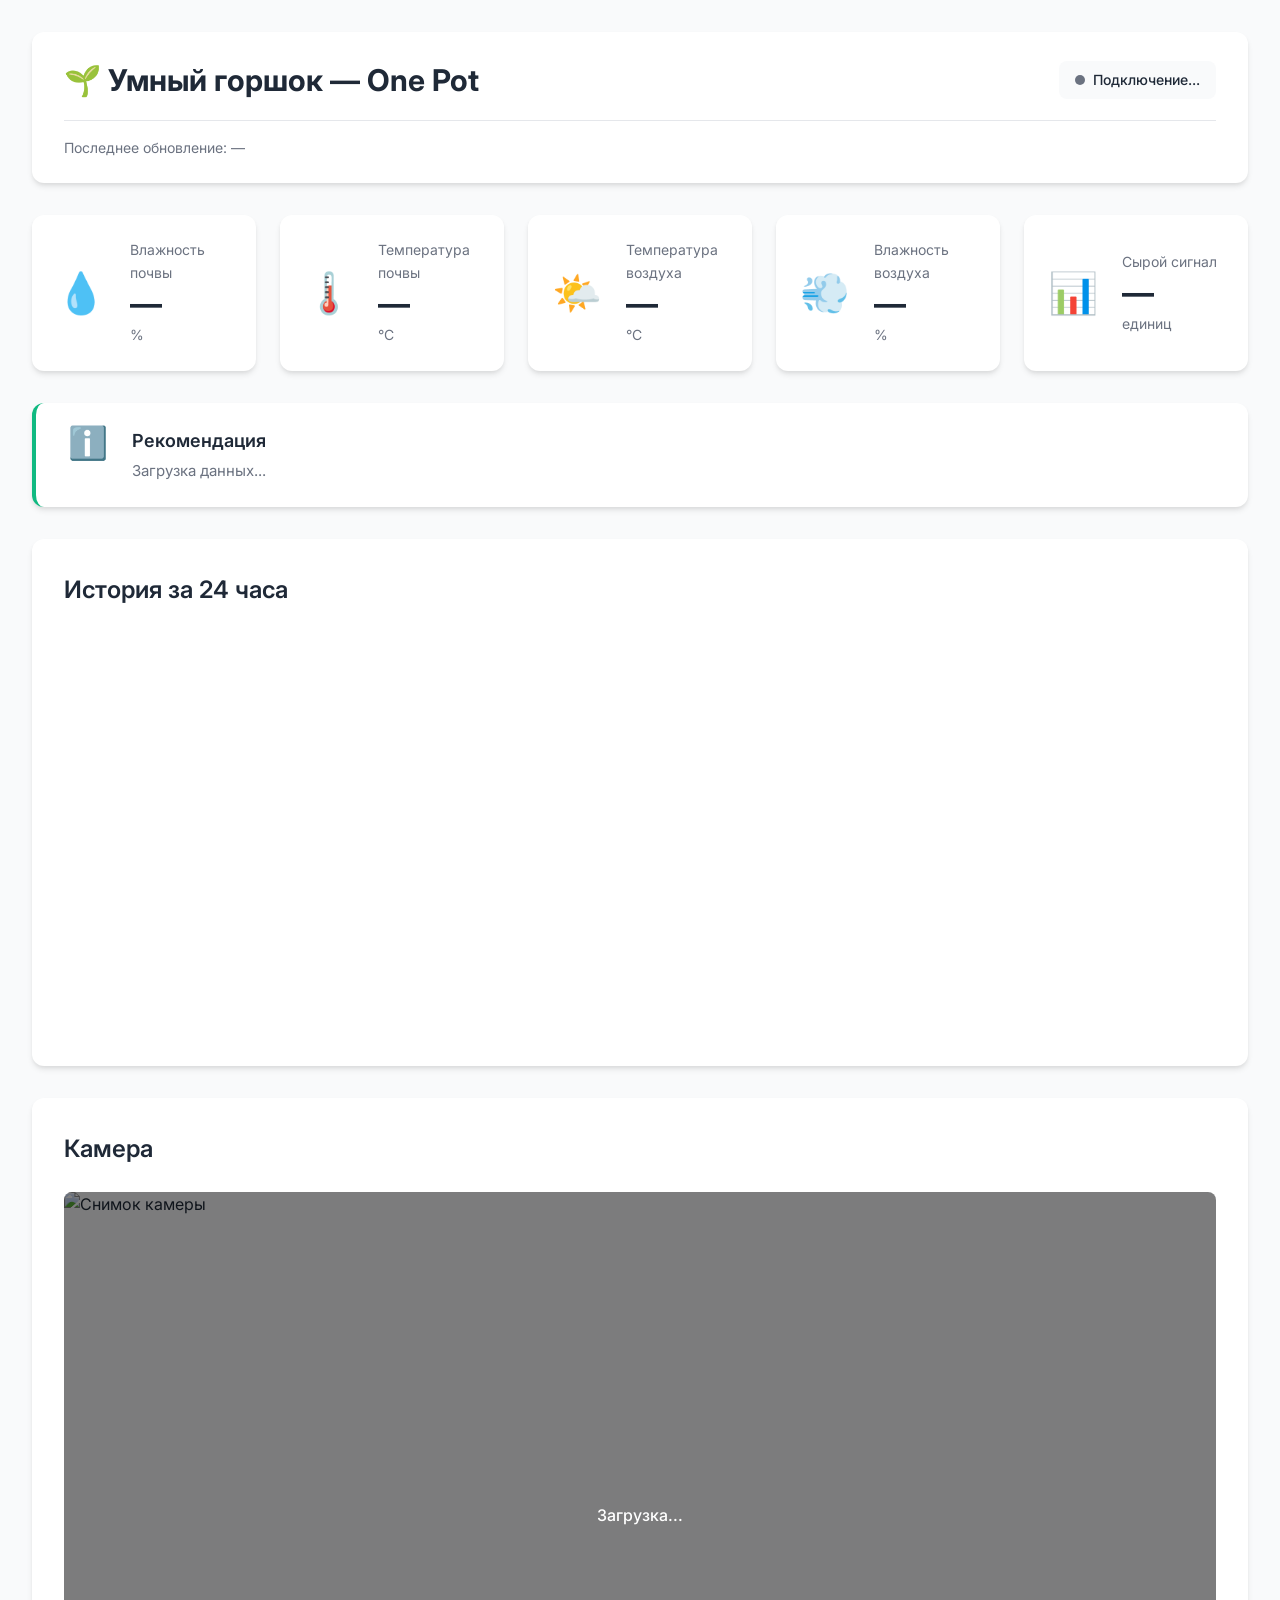
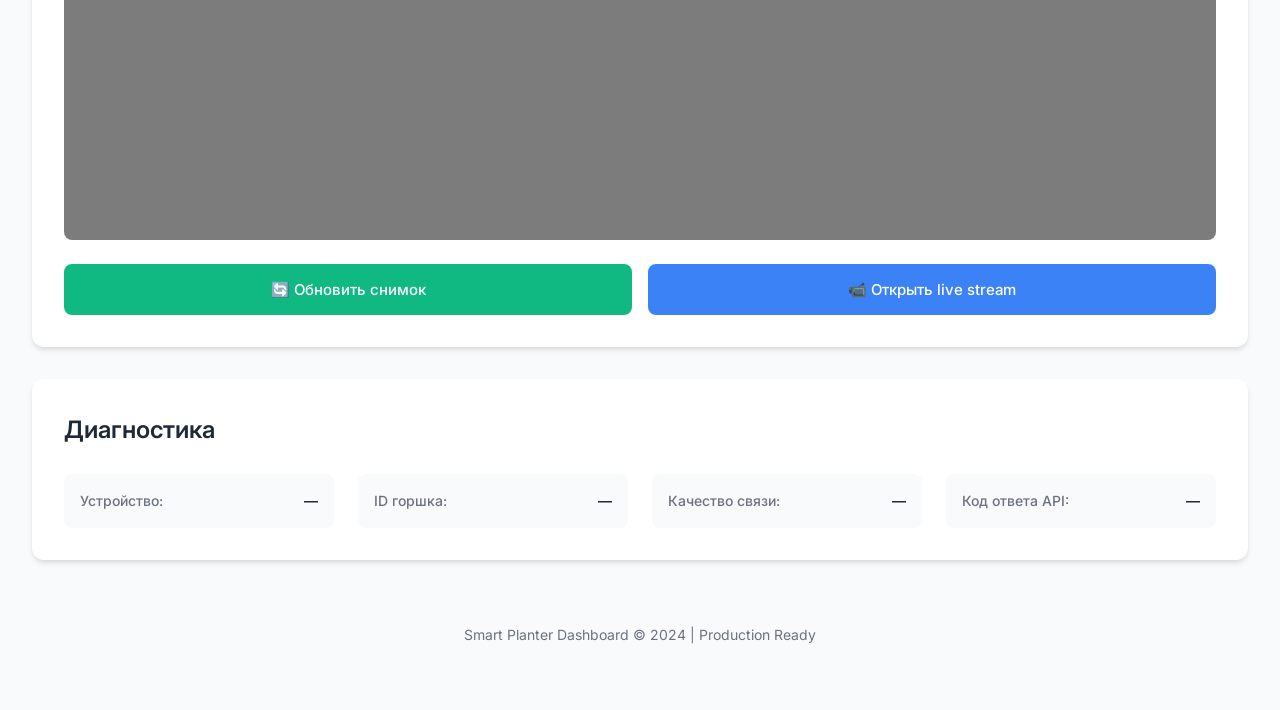
==== index.html @ 6812d424 "feat: deploy updated smart-planter web dashboard" ====
<!DOCTYPE html>
<html lang="ru">
<head>
    <meta charset="UTF-8">
    <meta name="viewport" content="width=device-width, initial-scale=1.0">
    <title>Умный горшок — One Pot</title>
    <link rel="stylesheet" href="styles.css">
    <link rel="preconnect" href="https://fonts.googleapis.com">
    <link rel="preconnect" href="https://fonts.gstatic.com" crossorigin>
    <link href="https://fonts.googleapis.com/css2?family=Inter:wght@400;500;600;700&display=swap" rel="stylesheet">
</head>
<body>
    <div class="container">
        <!-- Header -->
        <header class="header">
            <div class="header-top">
                <h1 class="title">🌱 Умный горшок — One Pot</h1>
                <div class="status-badge" id="statusBadge">
                    <span class="status-dot" id="statusDot"></span>
                    <span id="statusText">Подключение...</span>
                </div>
            </div>
            <div class="header-bottom">
                <p class="last-update">Последнее обновление: <span id="lastUpdate">—</span></p>
            </div>
        </header>

        <!-- KPI Cards -->
        <section class="kpi-section">
            <div class="kpi-card">
                <div class="kpi-icon">💧</div>
                <div class="kpi-content">
                    <p class="kpi-label">Влажность почвы</p>
                    <p class="kpi-value" id="moisturePct">—</p>
                    <p class="kpi-unit">%</p>
                </div>
            </div>

            <div class="kpi-card">
                <div class="kpi-icon">🌡️</div>
                <div class="kpi-content">
                    <p class="kpi-label">Температура почвы</p>
                    <p class="kpi-value" id="soilTemp">—</p>
                    <p class="kpi-unit">°C</p>
                </div>
            </div>

            <div class="kpi-card">
                <div class="kpi-icon">🌤️</div>
                <div class="kpi-content">
                    <p class="kpi-label">Температура воздуха</p>
                    <p class="kpi-value" id="airTemp">—</p>
                    <p class="kpi-unit">°C</p>
                </div>
            </div>

            <div class="kpi-card">
                <div class="kpi-icon">💨</div>
                <div class="kpi-content">
                    <p class="kpi-label">Влажность воздуха</p>
                    <p class="kpi-value" id="airHumidity">—</p>
                    <p class="kpi-unit">%</p>
                </div>
            </div>

            <div class="kpi-card">
                <div class="kpi-icon">📊</div>
                <div class="kpi-content">
                    <p class="kpi-label">Сырой сигнал</p>
                    <p class="kpi-value" id="soilRaw">—</p>
                    <p class="kpi-unit">единиц</p>
                </div>
            </div>
        </section>

        <!-- Recommendations -->
        <section class="recommendations" id="recommendations">
            <div class="recommendation-content">
                <div class="recommendation-icon" id="recommendationIcon">ℹ️</div>
                <div>
                    <h3 class="recommendation-title">Рекомендация</h3>
                    <p class="recommendation-text" id="recommendationText">Загрузка данных...</p>
                </div>
            </div>
        </section>

        <!-- Chart Section -->
        <section class="chart-section">
            <h2 class="section-title">История за 24 часа</h2>
            <div class="chart-container">
                <canvas id="historyChart"></canvas>
            </div>
        </section>

        <!-- Camera Section -->
        <section class="camera-section">
            <h2 class="section-title">Камера</h2>
            <div class="camera-grid">
                <div class="camera-snapshot">
                    <img id="cameraSnapshot" src="" alt="Снимок камеры" class="snapshot-img">
                    <div class="snapshot-overlay" id="snapshotOverlay">
                        <p>Загрузка...</p>
                    </div>
                </div>
                <div class="camera-controls">
                    <button class="btn btn-primary" id="refreshSnapshot">🔄 Обновить снимок</button>
                    <button class="btn btn-secondary" id="openStream">📹 Открыть live stream</button>
                </div>
            </div>
        </section>

        <!-- Diagnostics -->
        <section class="diagnostics">
            <h2 class="section-title">Диагностика</h2>
            <div class="diagnostics-grid">
                <div class="diagnostic-item">
                    <span class="diagnostic-label">Устройство:</span>
                    <span class="diagnostic-value" id="diagDevice">—</span>
                </div>
                <div class="diagnostic-item">
                    <span class="diagnostic-label">ID горшка:</span>
                    <span class="diagnostic-value" id="diagPotId">—</span>
                </div>
                <div class="diagnostic-item">
                    <span class="diagnostic-label">Качество связи:</span>
                    <span class="diagnostic-value" id="diagQuality">—</span>
                </div>
                <div class="diagnostic-item">
                    <span class="diagnostic-label">Код ответа API:</span>
                    <span class="diagnostic-value" id="diagApiCode">—</span>
                </div>
            </div>
        </section>

        <!-- Footer -->
        <footer class="footer">
            <p>Smart Planter Dashboard © 2024 | Production Ready</p>
        </footer>
    </div>

    <!-- Chart.js -->
    <script src="https://cdn.jsdelivr.net/npm/chart.js@4.4.0/dist/chart.umd.min.js"></script>
    <!-- App Script -->
    <script src="app.js"></script>
</body>
</html>
---- styles.css ----
/* ===============================================
   GLOBAL STYLES & RESET
   =============================================== */
* {
    margin: 0;
    padding: 0;
    box-sizing: border-box;
}

:root {
    /* Colors */
    --primary-color: #10b981;
    --primary-light: #d1fae5;
    --secondary-color: #3b82f6;
    --danger-color: #ef4444;
    --warning-color: #f59e0b;
    --success-color: #10b981;
    --text-primary: #1f2937;
    --text-secondary: #6b7280;
    --bg-primary: #f9fafb;
    --bg-card: #ffffff;
    --border-color: #e5e7eb;
    --shadow-sm: 0 1px 2px 0 rgba(0, 0, 0, 0.05);
    --shadow-md: 0 4px 6px -1px rgba(0, 0, 0, 0.1), 0 2px 4px -1px rgba(0, 0, 0, 0.06);
    --shadow-lg: 0 10px 15px -3px rgba(0, 0, 0, 0.1), 0 4px 6px -2px rgba(0, 0, 0, 0.05);
    
    /* Spacing */
    --spacing-xs: 0.5rem;
    --spacing-sm: 1rem;
    --spacing-md: 1.5rem;
    --spacing-lg: 2rem;
    --spacing-xl: 3rem;
    
    /* Border Radius */
    --radius-sm: 0.375rem;
    --radius-md: 0.5rem;
    --radius-lg: 0.75rem;
    --radius-xl: 1rem;
}

body {
    font-family: 'Inter', -apple-system, BlinkMacSystemFont, 'Segoe UI', Roboto, 'Helvetica Neue', Arial, sans-serif;
    background-color: var(--bg-primary);
    color: var(--text-primary);
    line-height: 1.6;
    -webkit-font-smoothing: antialiased;
    -moz-osx-font-smoothing: grayscale;
}

/* ===============================================
   CONTAINER
   =============================================== */
.container {
    max-width: 1400px;
    margin: 0 auto;
    padding: var(--spacing-lg);
}

/* ===============================================
   HEADER
   =============================================== */
.header {
    background: var(--bg-card);
    padding: var(--spacing-md) var(--spacing-lg);
    border-radius: var(--radius-lg);
    box-shadow: var(--shadow-md);
    margin-bottom: var(--spacing-lg);
}

.header-top {
    display: flex;
    justify-content: space-between;
    align-items: center;
    margin-bottom: var(--spacing-sm);
}

.title {
    font-size: 1.875rem;
    font-weight: 700;
    color: var(--text-primary);
}

.status-badge {
    display: flex;
    align-items: center;
    gap: var(--spacing-xs);
    padding: var(--spacing-xs) var(--spacing-sm);
    background: var(--bg-primary);
    border-radius: var(--radius-md);
    font-size: 0.875rem;
    font-weight: 500;
}

.status-dot {
    width: 10px;
    height: 10px;
    border-radius: 50%;
    background: var(--text-secondary);
    animation: pulse 2s cubic-bezier(0.4, 0, 0.6, 1) infinite;
}

.status-dot.online {
    background: var(--success-color);
}

.status-dot.offline {
    background: var(--danger-color);
    animation: none;
}

@keyframes pulse {
    0%, 100% {
        opacity: 1;
    }
    50% {
        opacity: 0.5;
    }
}

.header-bottom {
    border-top: 1px solid var(--border-color);
    padding-top: var(--spacing-sm);
}

.last-update {
    font-size: 0.875rem;
    color: var(--text-secondary);
}

/* ===============================================
   KPI CARDS
   =============================================== */
.kpi-section {
    display: grid;
    grid-template-columns: repeat(auto-fit, minmax(220px, 1fr));
    gap: var(--spacing-md);
    margin-bottom: var(--spacing-lg);
}

.kpi-card {
    background: var(--bg-card);
    padding: var(--spacing-md);
    border-radius: var(--radius-lg);
    box-shadow: var(--shadow-md);
    display: flex;
    align-items: center;
    gap: var(--spacing-md);
    transition: transform 0.2s ease, box-shadow 0.2s ease;
}

.kpi-card:hover {
    transform: translateY(-2px);
    box-shadow: var(--shadow-lg);
}

.kpi-icon {
    font-size: 2.5rem;
    line-height: 1;
}

.kpi-content {
    flex: 1;
}

.kpi-label {
    font-size: 0.875rem;
    color: var(--text-secondary);
    margin-bottom: 0.25rem;
}

.kpi-value {
    font-size: 2rem;
    font-weight: 700;
    color: var(--text-primary);
    line-height: 1;
}

.kpi-unit {
    font-size: 0.875rem;
    color: var(--text-secondary);
    margin-top: 0.25rem;
}

/* ===============================================
   RECOMMENDATIONS
   =============================================== */
.recommendations {
    background: var(--bg-card);
    padding: var(--spacing-md) var(--spacing-lg);
    border-radius: var(--radius-lg);
    box-shadow: var(--shadow-md);
    margin-bottom: var(--spacing-lg);
    border-left: 4px solid var(--primary-color);
}

.recommendation-content {
    display: flex;
    align-items: flex-start;
    gap: var(--spacing-md);
}

.recommendation-icon {
    font-size: 2rem;
    line-height: 1;
}

.recommendation-title {
    font-size: 1.125rem;
    font-weight: 600;
    margin-bottom: 0.25rem;
    color: var(--text-primary);
}

.recommendation-text {
    font-size: 0.9375rem;
    color: var(--text-secondary);
}

.recommendations.critical {
    border-left-color: var(--danger-color);
    background: #fef2f2;
}

.recommendations.warning {
    border-left-color: var(--warning-color);
    background: #fffbeb;
}

.recommendations.success {
    border-left-color: var(--success-color);
    background: #f0fdf4;
}

.recommendations.info {
    border-left-color: var(--secondary-color);
    background: #eff6ff;
}

/* ===============================================
   CHART SECTION
   =============================================== */
.section-title {
    font-size: 1.5rem;
    font-weight: 600;
    color: var(--text-primary);
    margin-bottom: var(--spacing-md);
}

.chart-section {
    background: var(--bg-card);
    padding: var(--spacing-lg);
    border-radius: var(--radius-lg);
    box-shadow: var(--shadow-md);
    margin-bottom: var(--spacing-lg);
}

.chart-container {
    position: relative;
    height: 400px;
}

/* ===============================================
   CAMERA SECTION
   =============================================== */
.camera-section {
    background: var(--bg-card);
    padding: var(--spacing-lg);
    border-radius: var(--radius-lg);
    box-shadow: var(--shadow-md);
    margin-bottom: var(--spacing-lg);
}

.camera-grid {
    display: grid;
    gap: var(--spacing-md);
}

.camera-snapshot {
    position: relative;
    width: 100%;
    border-radius: var(--radius-md);
    overflow: hidden;
    background: var(--bg-primary);
    aspect-ratio: 16/9;
}

.snapshot-img {
    width: 100%;
    height: 100%;
    object-fit: cover;
    display: block;
}

.snapshot-overlay {
    position: absolute;
    top: 0;
    left: 0;
    width: 100%;
    height: 100%;
    background: rgba(0, 0, 0, 0.5);
    color: white;
    display: flex;
    align-items: center;
    justify-content: center;
    font-size: 1rem;
    font-weight: 500;
}

.snapshot-overlay.hidden {
    display: none;
}

.camera-controls {
    display: flex;
    gap: var(--spacing-sm);
    flex-wrap: wrap;
}

.btn {
    padding: var(--spacing-sm) var(--spacing-md);
    border: none;
    border-radius: var(--radius-md);
    font-size: 0.9375rem;
    font-weight: 500;
    cursor: pointer;
    transition: all 0.2s ease;
    font-family: inherit;
    flex: 1;
    min-width: 160px;
}

.btn-primary {
    background: var(--primary-color);
    color: white;
}

.btn-primary:hover {
    background: #059669;
    transform: translateY(-1px);
    box-shadow: var(--shadow-md);
}

.btn-secondary {
    background: var(--secondary-color);
    color: white;
}

.btn-secondary:hover {
    background: #2563eb;
    transform: translateY(-1px);
    box-shadow: var(--shadow-md);
}

.btn:active {
    transform: translateY(0);
}

/* ===============================================
   DIAGNOSTICS
   =============================================== */
.diagnostics {
    background: var(--bg-card);
    padding: var(--spacing-lg);
    border-radius: var(--radius-lg);
    box-shadow: var(--shadow-md);
    margin-bottom: var(--spacing-lg);
}

.diagnostics-grid {
    display: grid;
    grid-template-columns: repeat(auto-fit, minmax(250px, 1fr));
    gap: var(--spacing-md);
}

.diagnostic-item {
    display: flex;
    justify-content: space-between;
    align-items: center;
    padding: var(--spacing-sm);
    background: var(--bg-primary);
    border-radius: var(--radius-md);
}

.diagnostic-label {
    font-size: 0.875rem;
    color: var(--text-secondary);
    font-weight: 500;
}

.diagnostic-value {
    font-size: 0.875rem;
    color: var(--text-primary);
    font-weight: 600;
}

/* ===============================================
   FOOTER
   =============================================== */
.footer {
    text-align: center;
    padding: var(--spacing-lg) 0;
    color: var(--text-secondary);
    font-size: 0.875rem;
}

/* ===============================================
   RESPONSIVE DESIGN
   =============================================== */
@media (max-width: 768px) {
    .container {
        padding: var(--spacing-sm);
    }
    
    .header {
        padding: var(--spacing-md);
    }
    
    .header-top {
        flex-direction: column;
        align-items: flex-start;
        gap: var(--spacing-sm);
    }
    
    .title {
        font-size: 1.5rem;
    }
    
    .kpi-section {
        grid-template-columns: 1fr;
    }
    
    .kpi-card {
        padding: var(--spacing-sm) var(--spacing-md);
    }
    
    .kpi-icon {
        font-size: 2rem;
    }
    
    .kpi-value {
        font-size: 1.75rem;
    }
    
    .chart-container {
        height: 300px;
    }
    
    .camera-controls {
        flex-direction: column;
    }
    
    .btn {
        width: 100%;
        min-width: auto;
    }
    
    .diagnostics-grid {
        grid-template-columns: 1fr;
    }
    
    .section-title {
        font-size: 1.25rem;
    }
}

@media (max-width: 480px) {
    .title {
        font-size: 1.25rem;
    }
    
    .kpi-value {
        font-size: 1.5rem;
    }
    
    .chart-container {
        height: 250px;
    }
}

/* ===============================================
   ANIMATIONS & TRANSITIONS
   =============================================== */
.fade-in {
    animation: fadeIn 0.3s ease-in;
}

@keyframes fadeIn {
    from {
        opacity: 0;
    }
    to {
        opacity: 1;
    }
}

/* Loading state */
.loading {
    opacity: 0.6;
    pointer-events: none;
}
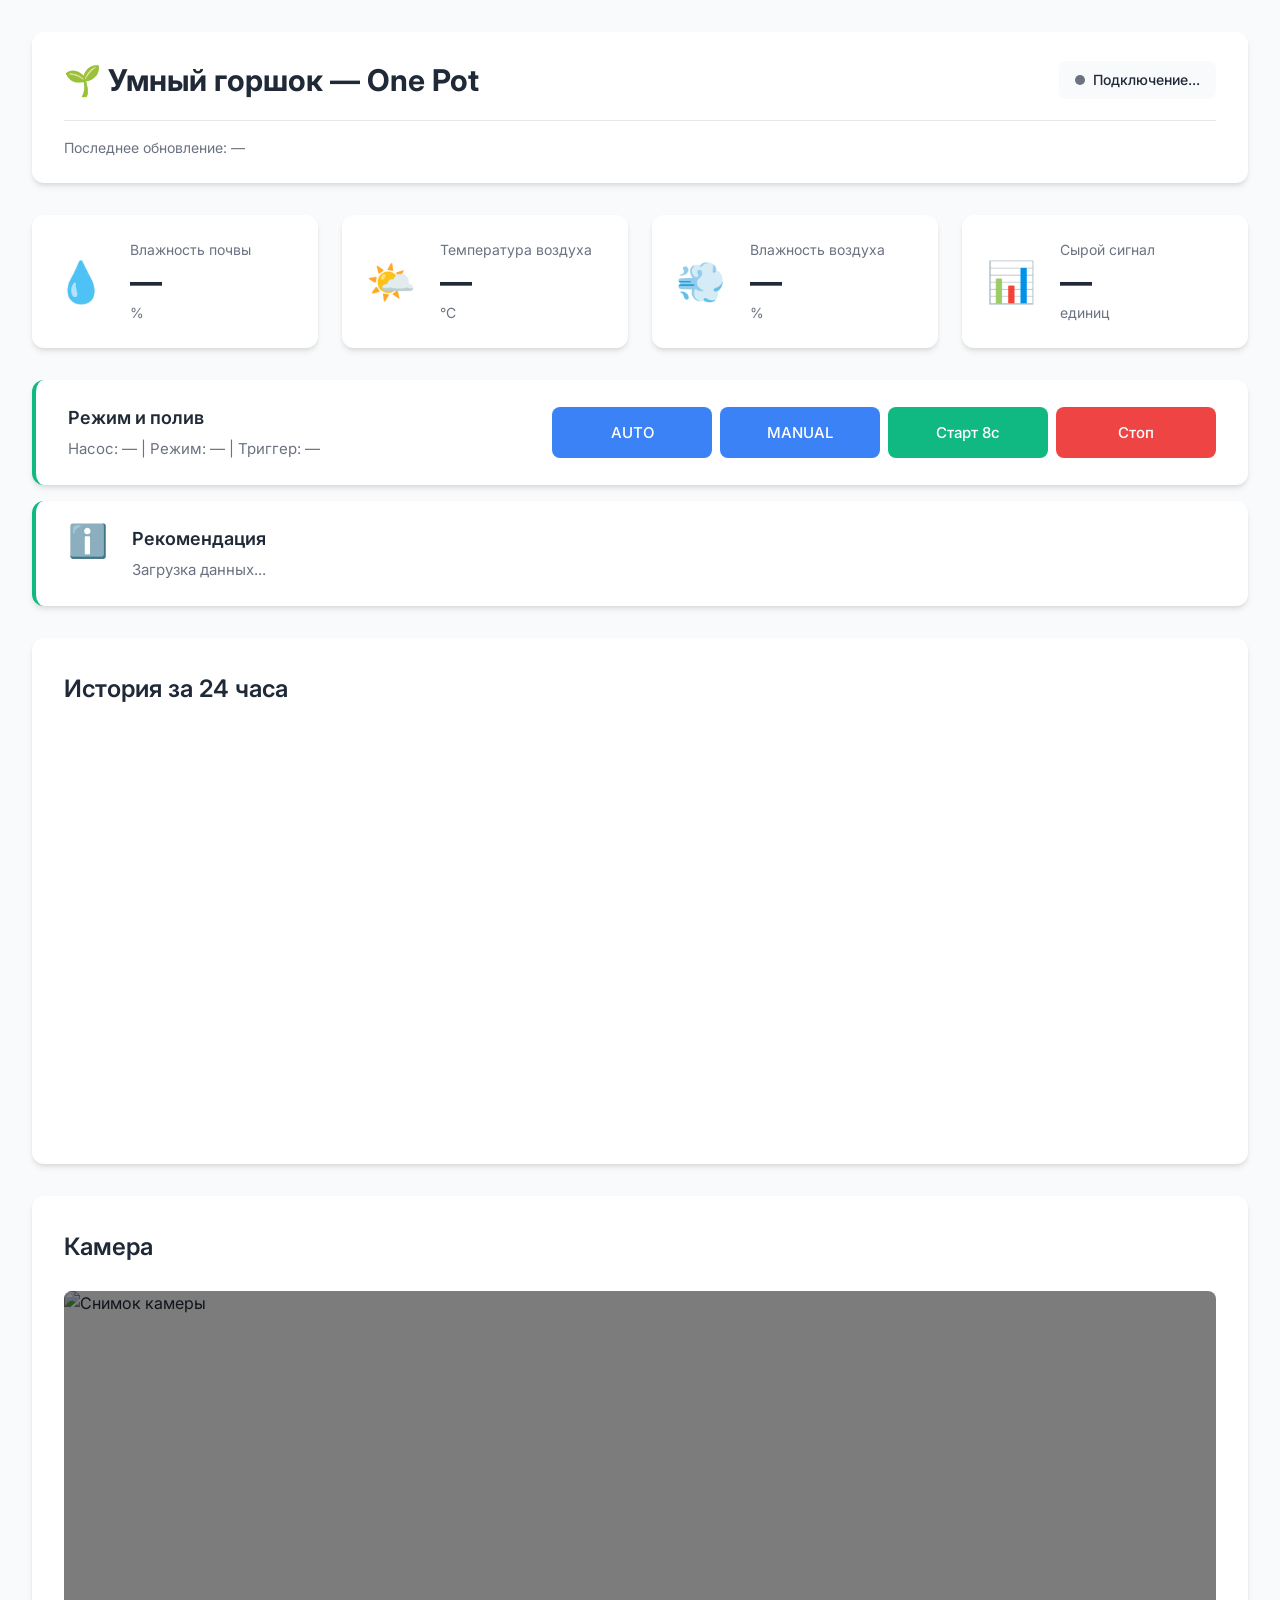
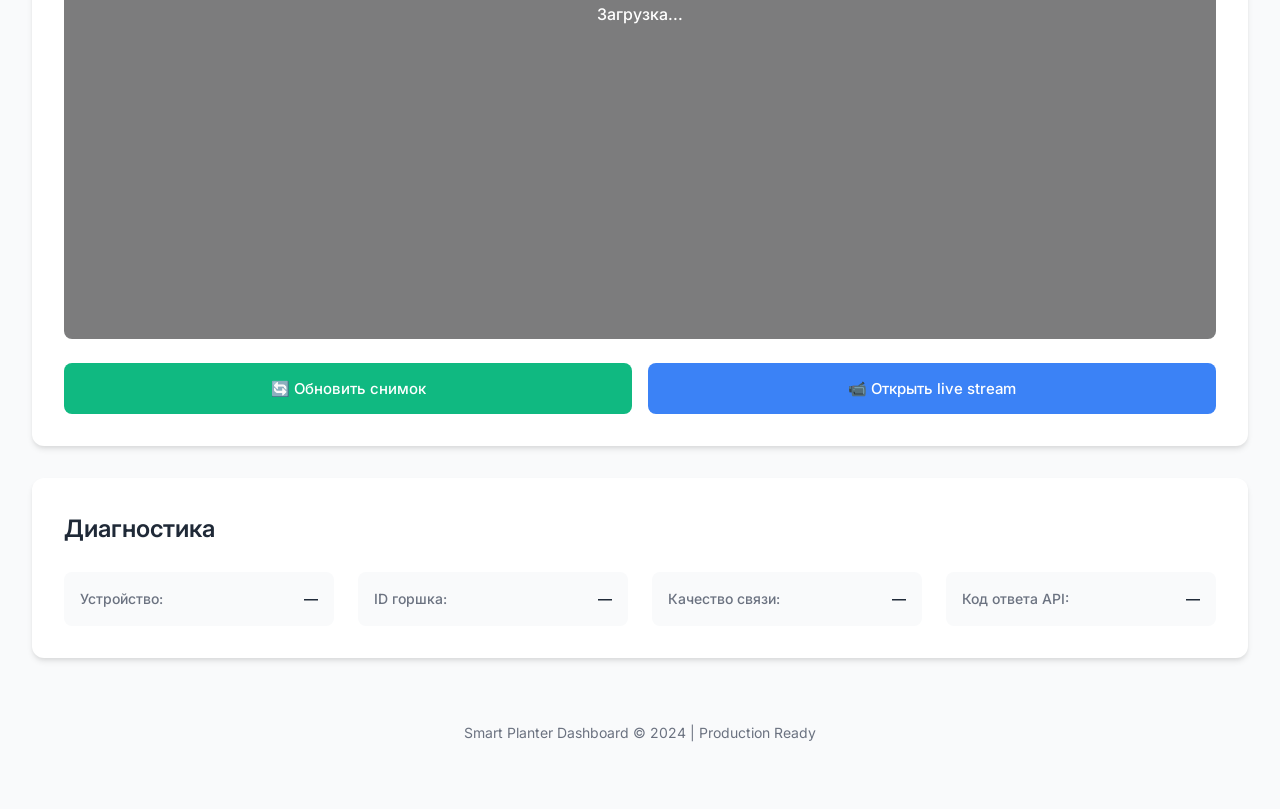
==== commit 81c84057: "dashboard: add AUTO/MANUAL and pump controls, remove soil temp, pump state chart" ====
--- a/index.html
+++ b/index.html
@@ -8,6 +8,7 @@
     <link rel="preconnect" href="https://fonts.googleapis.com">
     <link rel="preconnect" href="https://fonts.gstatic.com" crossorigin>
     <link href="https://fonts.googleapis.com/css2?family=Inter:wght@400;500;600;700&display=swap" rel="stylesheet">
+<!-- deploy-refresh -->
 </head>
 <body>
     <div class="container">
@@ -36,14 +37,6 @@
                 </div>
             </div>
 
-            <div class="kpi-card">
-                <div class="kpi-icon">🌡️</div>
-                <div class="kpi-content">
-                    <p class="kpi-label">Температура почвы</p>
-                    <p class="kpi-value" id="soilTemp">—</p>
-                    <p class="kpi-unit">°C</p>
-                </div>
-            </div>
 
             <div class="kpi-card">
                 <div class="kpi-icon">🌤️</div>
@@ -69,6 +62,22 @@
                     <p class="kpi-label">Сырой сигнал</p>
                     <p class="kpi-value" id="soilRaw">—</p>
                     <p class="kpi-unit">единиц</p>
+                </div>
+            </div>
+        </section>
+
+        <!-- Pump Controls -->
+        <section class="recommendations" id="pumpPanel" style="margin-bottom:1rem;">
+            <div class="recommendation-content" style="justify-content:space-between;align-items:center;gap:1rem;flex-wrap:wrap;">
+                <div>
+                    <h3 class="recommendation-title">Режим и полив</h3>
+                    <p class="recommendation-text" id="pumpStatusText">Насос: — | Режим: — | Триггер: —</p>
+                </div>
+                <div style="display:flex;gap:.5rem;flex-wrap:wrap;">
+                    <button class="btn btn-secondary" id="btnModeAuto">AUTO</button>
+                    <button class="btn btn-secondary" id="btnModeManual">MANUAL</button>
+                    <button class="btn btn-primary" id="btnPumpStart">Старт 8с</button>
+                    <button class="btn" id="btnPumpStop" style="background:#ef4444;color:#fff;">Стоп</button>
                 </div>
             </div>
         </section>
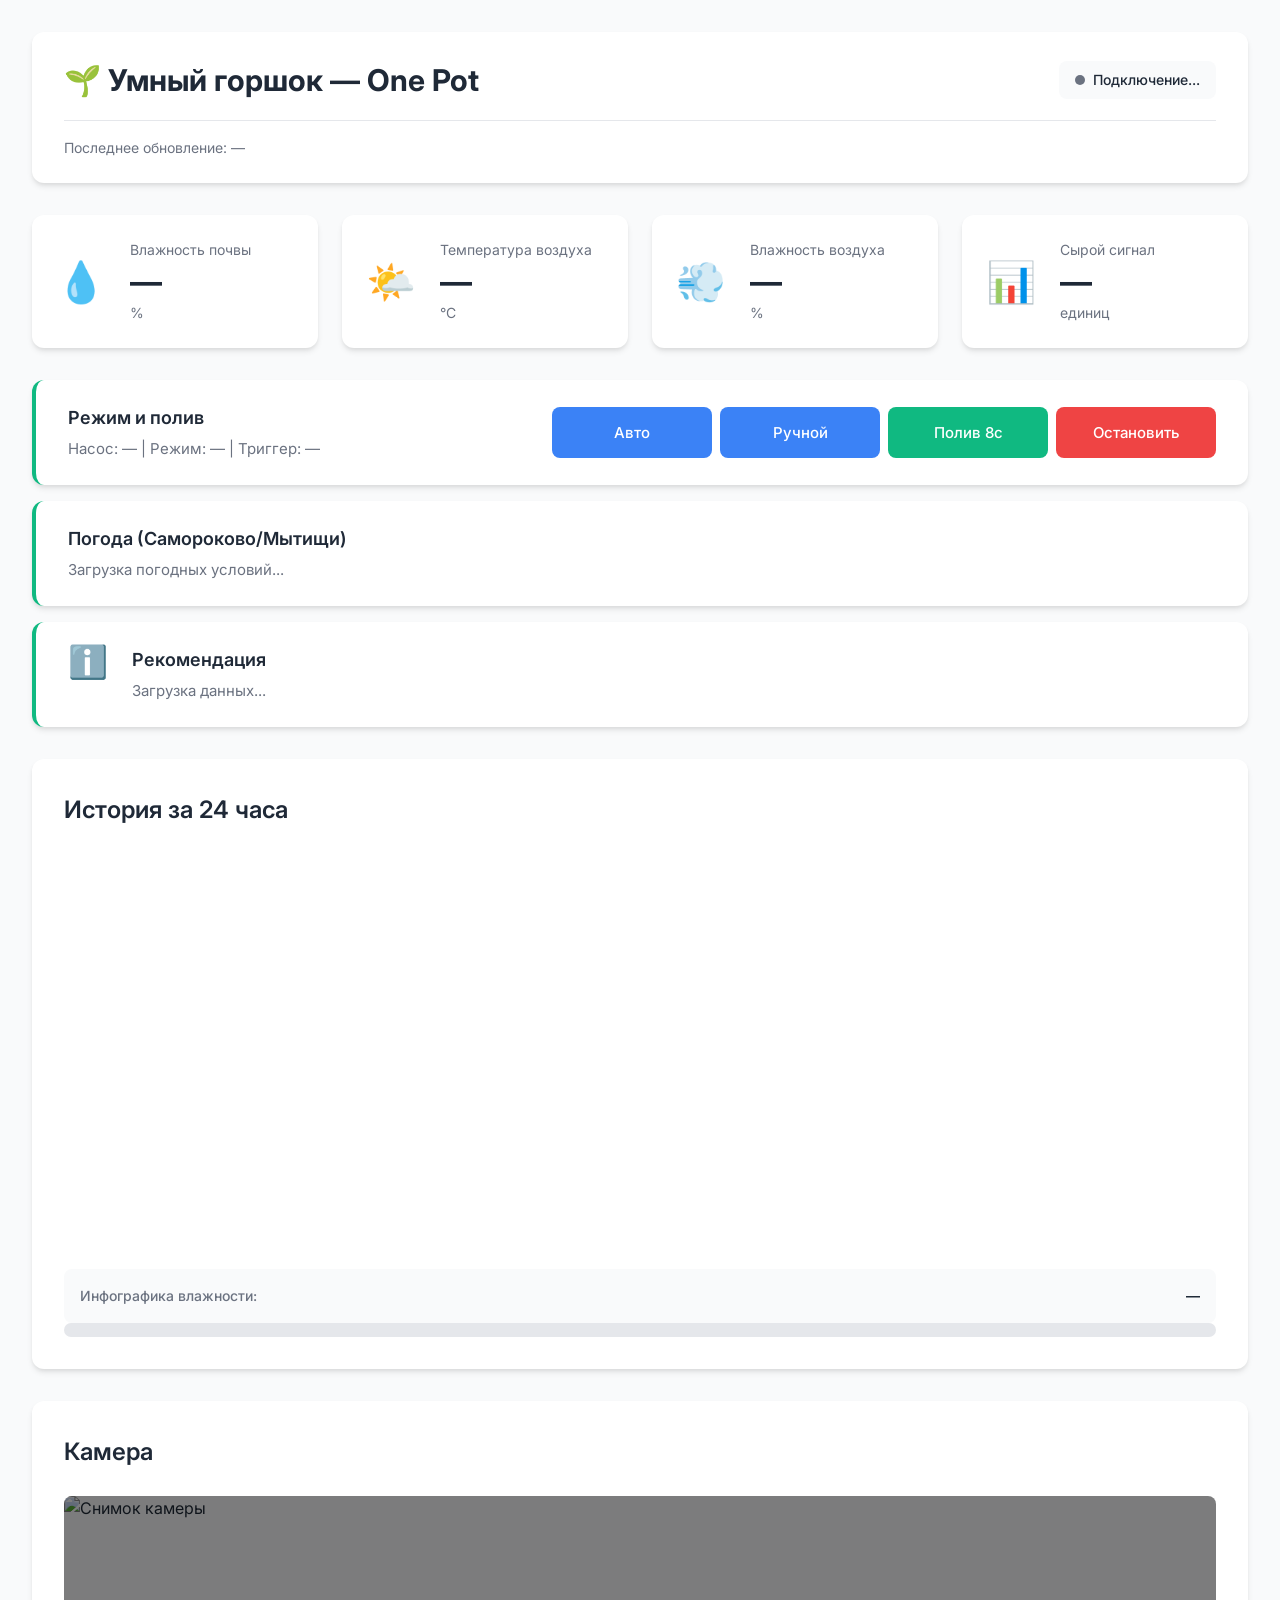
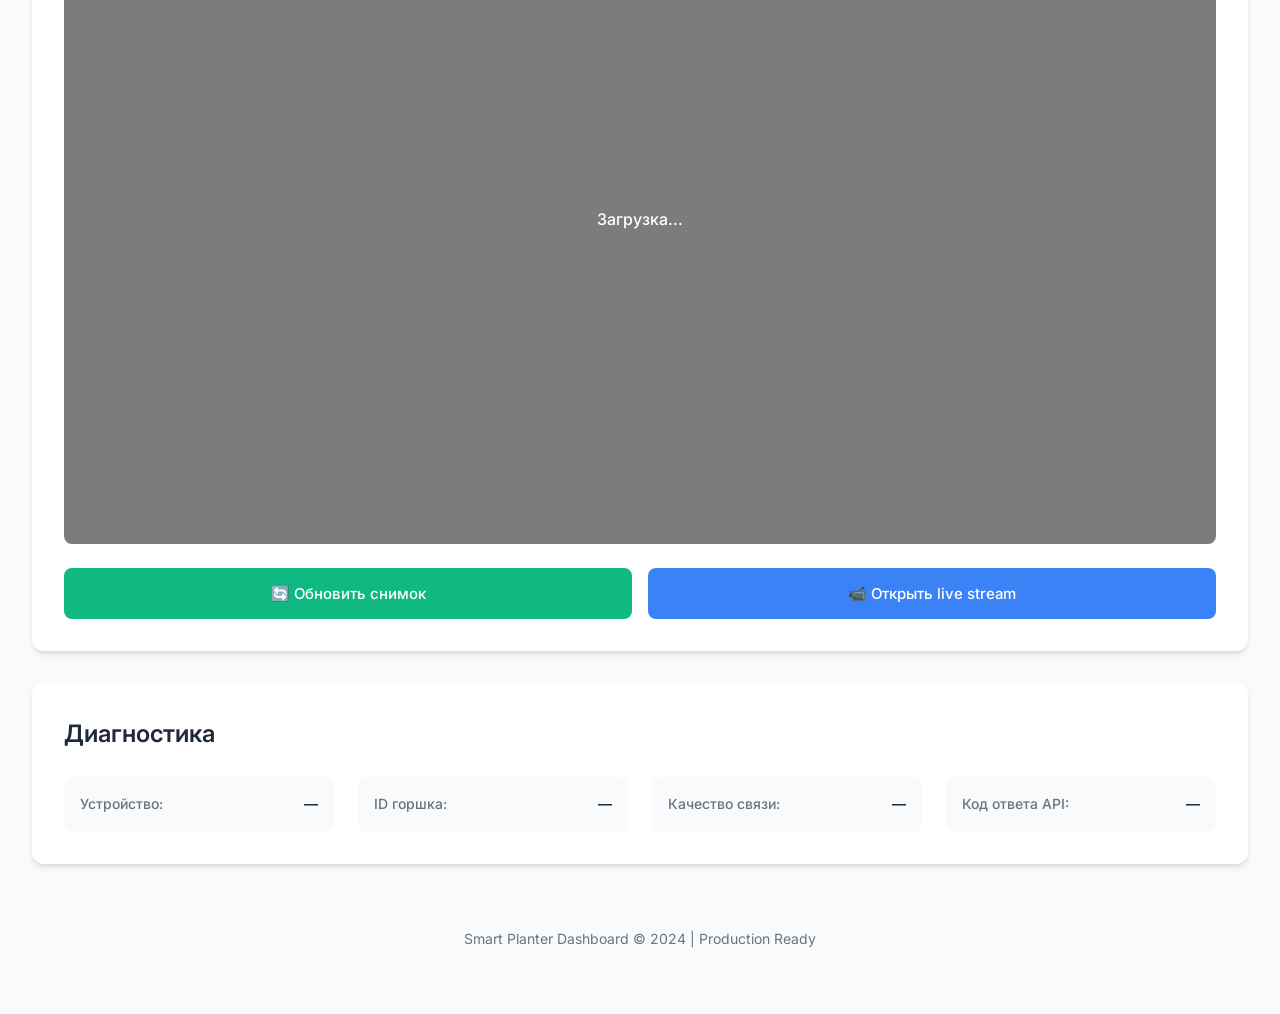
==== commit 03c9430a: "ui: fully russian labels, weather panel, moisture infographic, mode highlighting" ====
--- a/index.html
+++ b/index.html
@@ -74,10 +74,19 @@
                     <p class="recommendation-text" id="pumpStatusText">Насос: — | Режим: — | Триггер: —</p>
                 </div>
                 <div style="display:flex;gap:.5rem;flex-wrap:wrap;">
-                    <button class="btn btn-secondary" id="btnModeAuto">AUTO</button>
-                    <button class="btn btn-secondary" id="btnModeManual">MANUAL</button>
-                    <button class="btn btn-primary" id="btnPumpStart">Старт 8с</button>
-                    <button class="btn" id="btnPumpStop" style="background:#ef4444;color:#fff;">Стоп</button>
+                    <button class="btn btn-secondary" id="btnModeAuto">Авто</button>
+                    <button class="btn btn-secondary" id="btnModeManual">Ручной</button>
+                    <button class="btn btn-primary" id="btnPumpStart">Полив 8с</button>
+                    <button class="btn" id="btnPumpStop" style="background:#ef4444;color:#fff;">Остановить</button>
+                </div>
+            </div>
+        </section>
+
+        <section class="recommendations" id="weatherPanel" style="margin-bottom:1rem;">
+            <div class="recommendation-content" style="justify-content:space-between;align-items:center;gap:1rem;flex-wrap:wrap;">
+                <div>
+                    <h3 class="recommendation-title">Погода (Самороково/Мытищи)</h3>
+                    <p class="recommendation-text" id="weatherNow">Загрузка погодных условий...</p>
                 </div>
             </div>
         </section>
@@ -98,6 +107,13 @@
             <h2 class="section-title">История за 24 часа</h2>
             <div class="chart-container">
                 <canvas id="historyChart"></canvas>
+            </div>
+            <div class="diagnostic-item" style="margin-top:1rem;">
+                <span class="diagnostic-label">Инфографика влажности:</span>
+                <span class="diagnostic-value" id="moistureLevelText">—</span>
+            </div>
+            <div style="height:14px;background:#e5e7eb;border-radius:999px;overflow:hidden;">
+                <div id="moistureBar" style="height:100%;width:0%;background:linear-gradient(90deg,#ef4444,#f59e0b,#10b981);"></div>
             </div>
         </section>
 
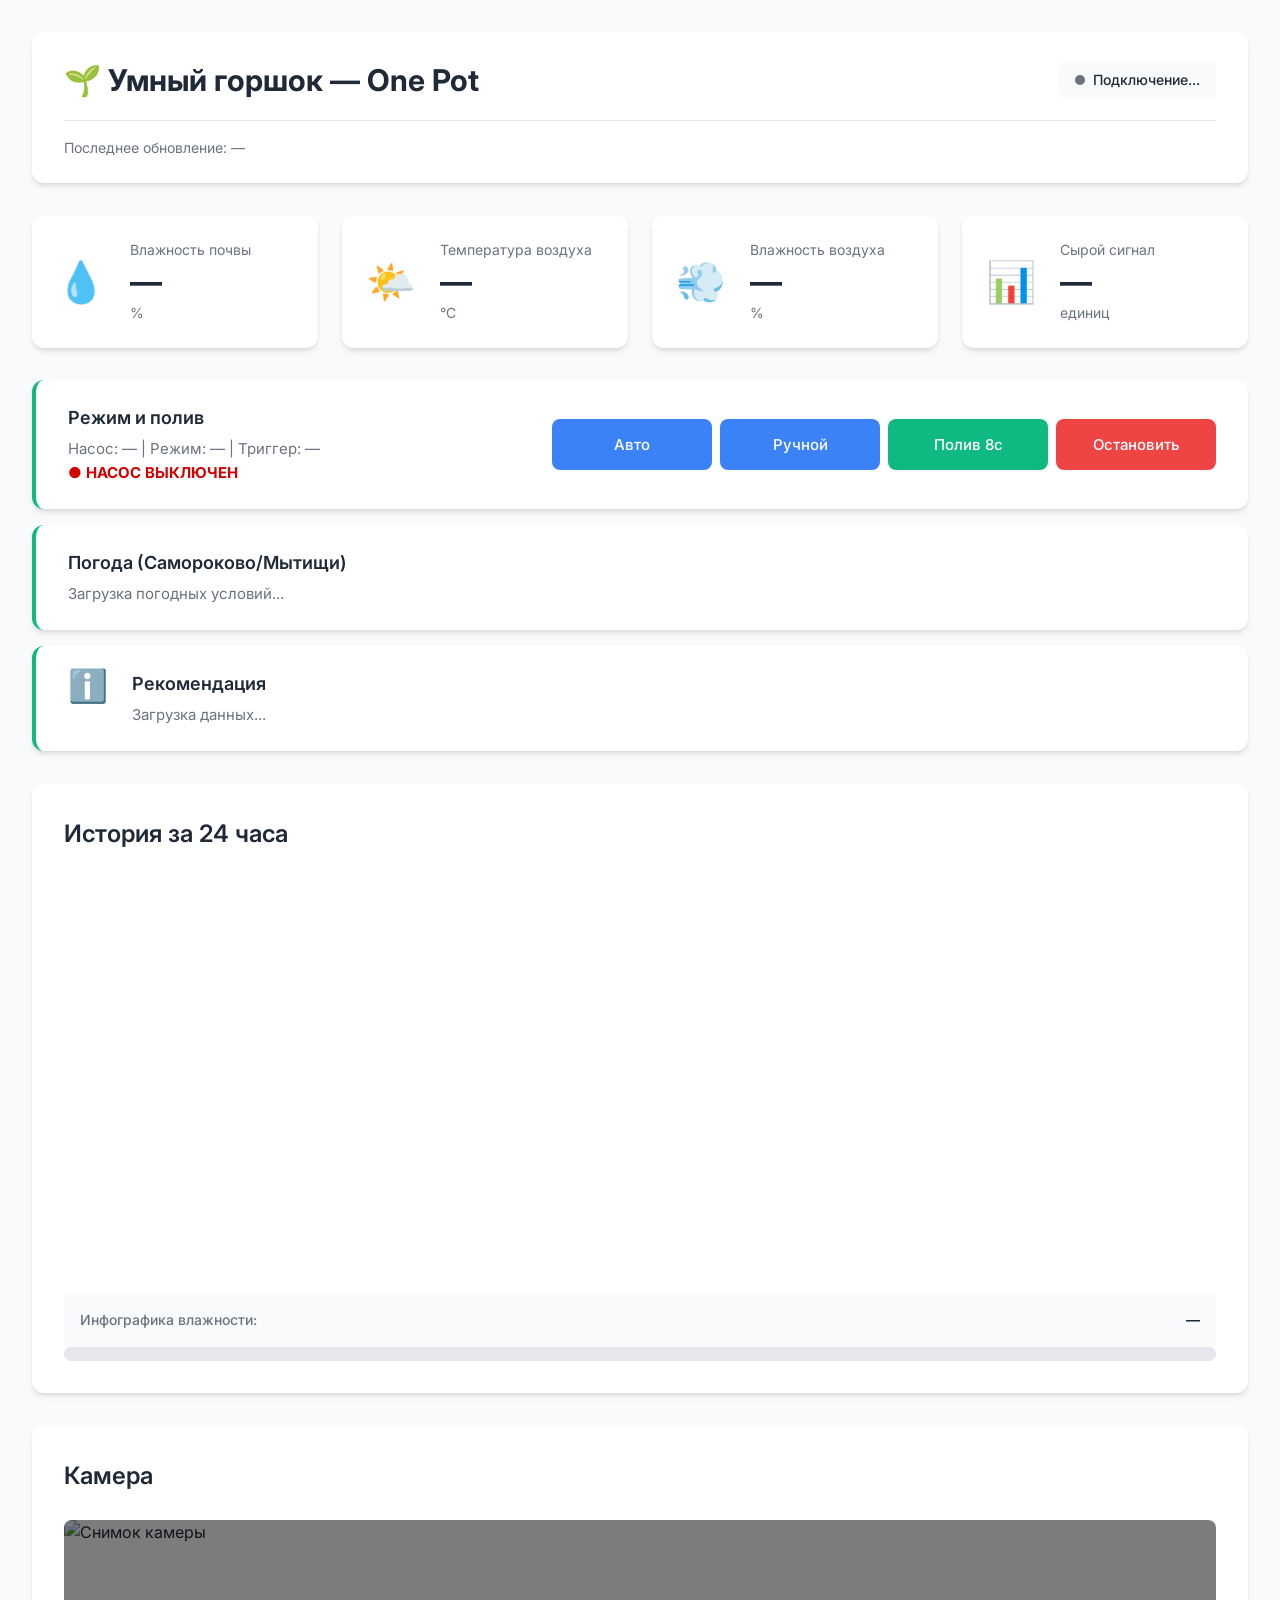
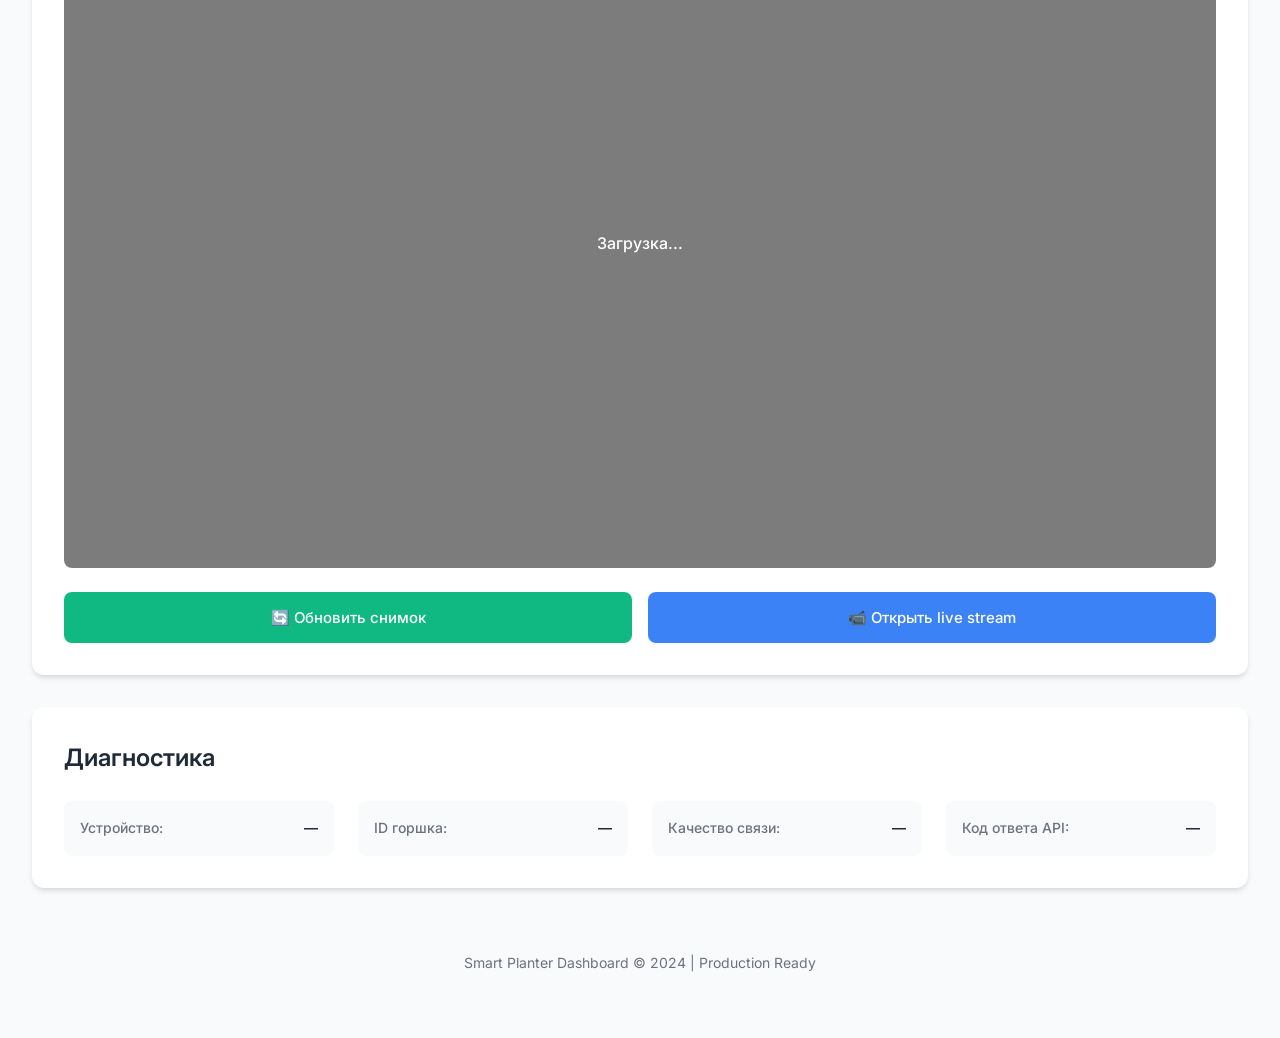
==== commit 5d64d7e5: "ui: add red/green pump lamp and switch weather source to planter /api/weather" ====
--- a/index.html
+++ b/index.html
@@ -72,6 +72,7 @@
                 <div>
                     <h3 class="recommendation-title">Режим и полив</h3>
                     <p class="recommendation-text" id="pumpStatusText">Насос: — | Режим: — | Триггер: —</p>
+                    <p class="recommendation-text" id="pumpLamp" style="font-weight:700;color:#d50000;">● НАСОС ВЫКЛЮЧЕН</p>
                 </div>
                 <div style="display:flex;gap:.5rem;flex-wrap:wrap;">
                     <button class="btn btn-secondary" id="btnModeAuto">Авто</button>
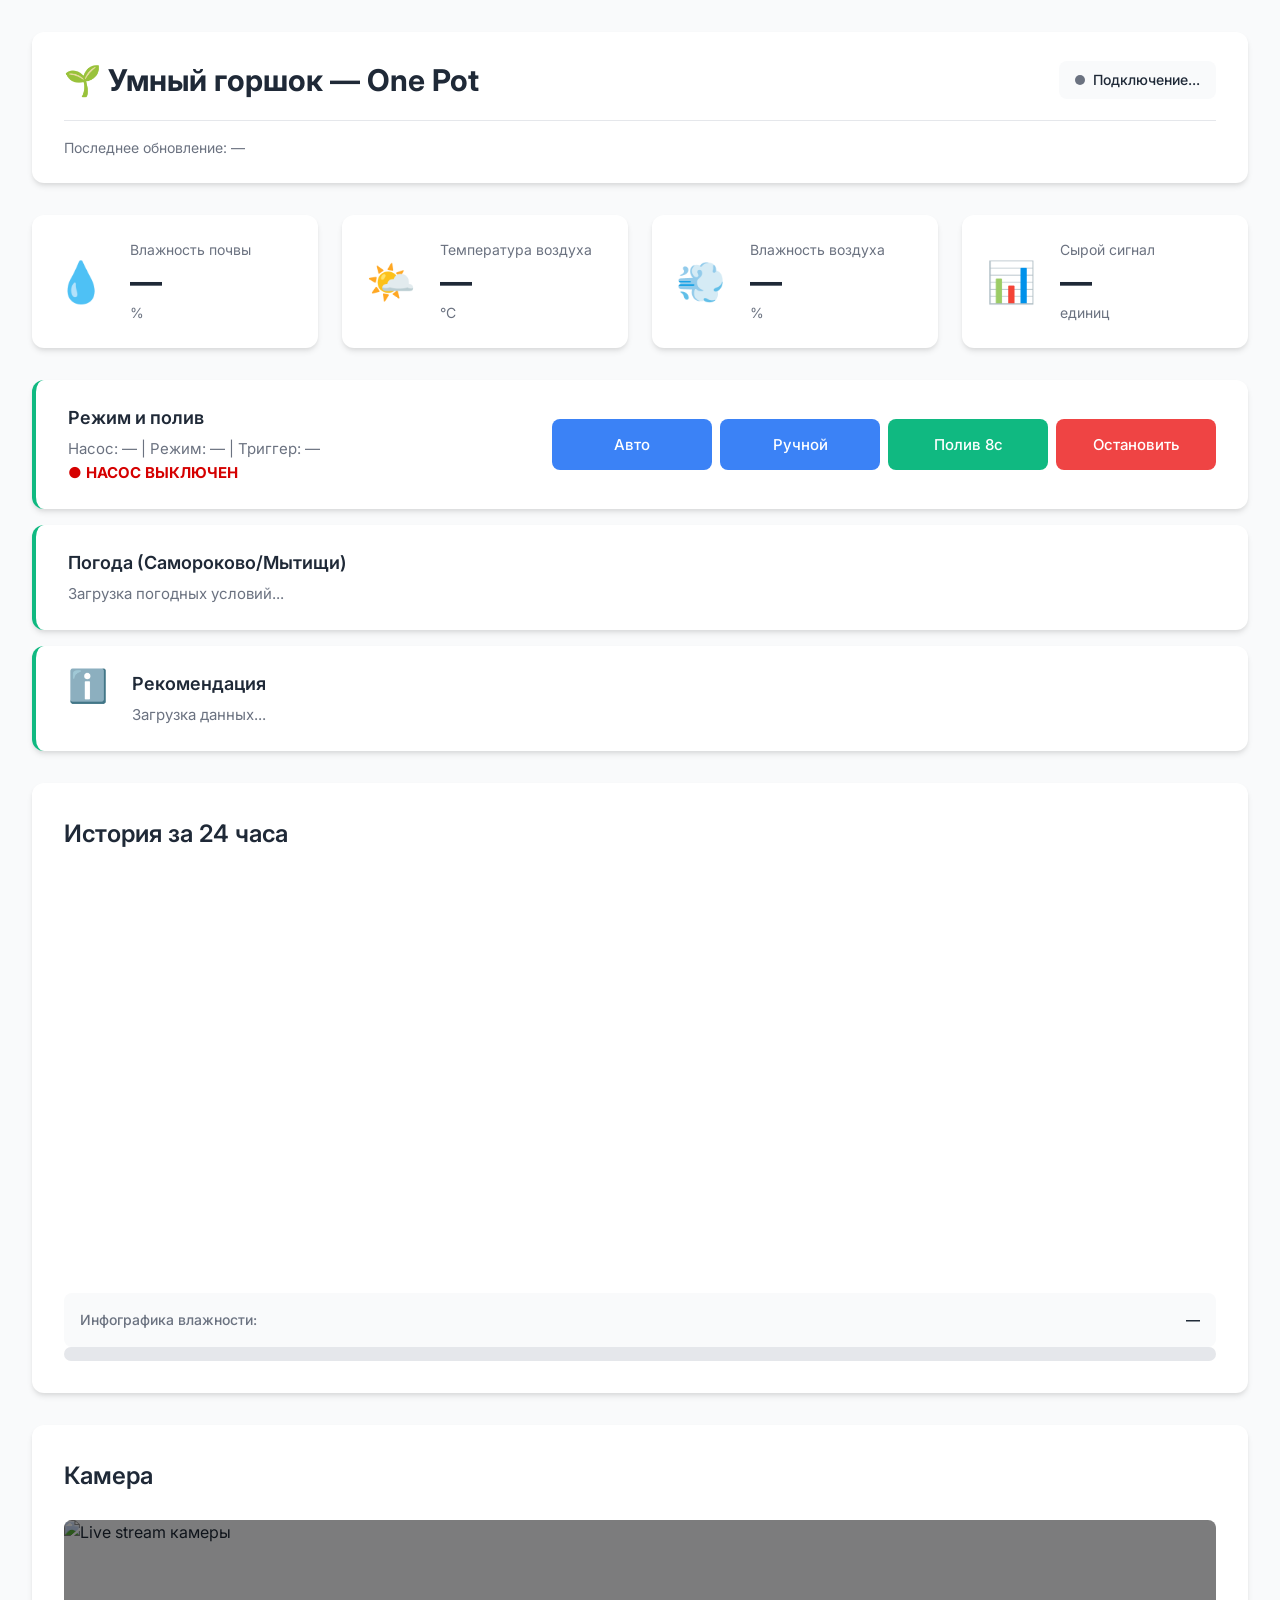
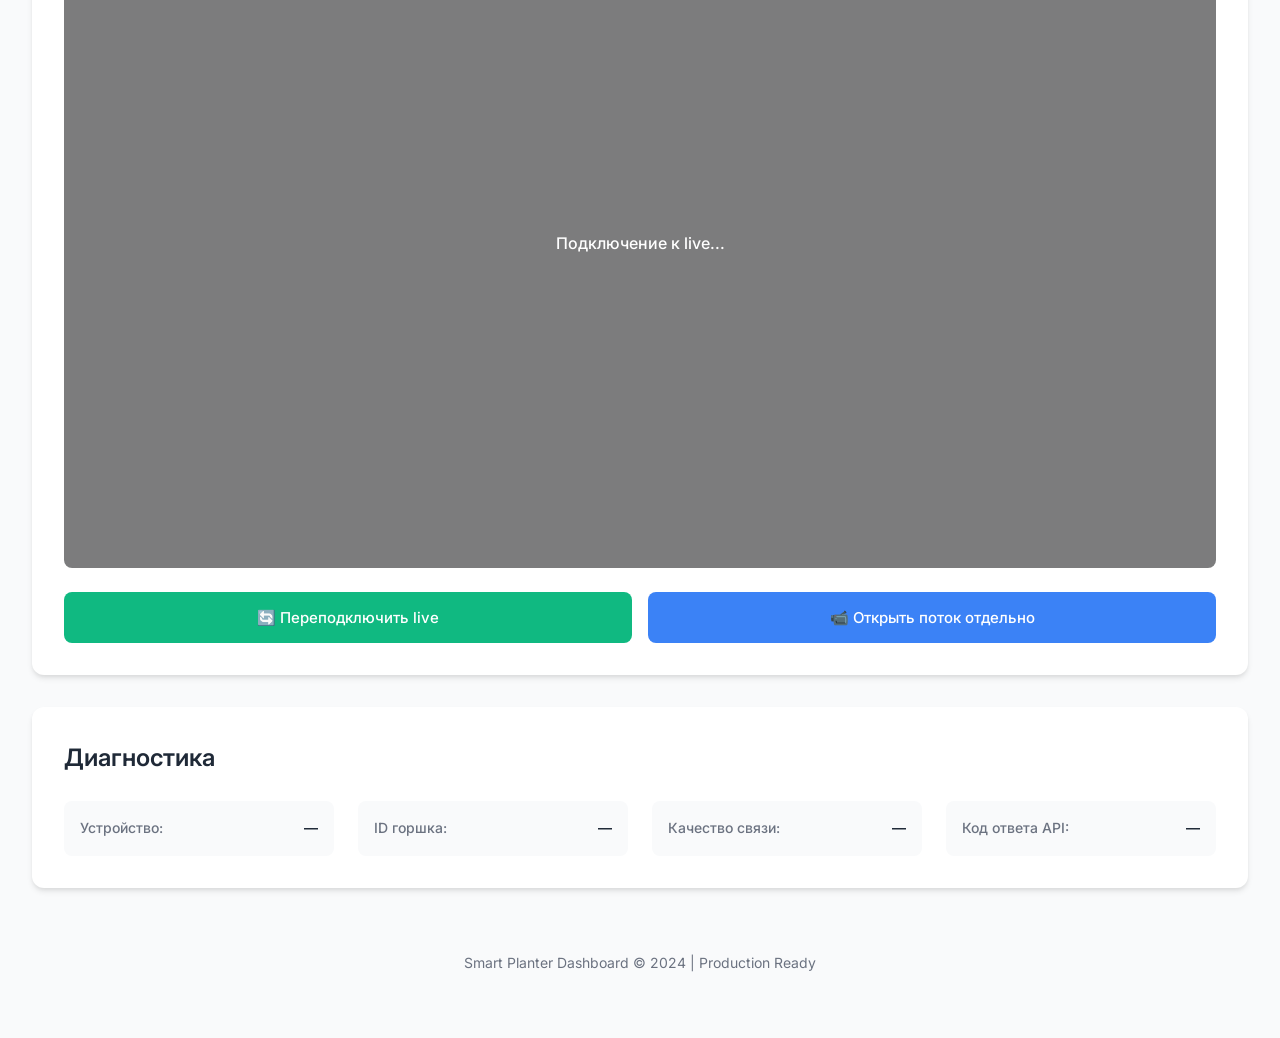
==== commit 5e54ff8d: "camera: show live stream directly on dashboard with snapshot fallback" ====
--- a/index.html
+++ b/index.html
@@ -123,14 +123,14 @@
             <h2 class="section-title">Камера</h2>
             <div class="camera-grid">
                 <div class="camera-snapshot">
-                    <img id="cameraSnapshot" src="" alt="Снимок камеры" class="snapshot-img">
+                    <img id="cameraStream" src="" alt="Live stream камеры" class="snapshot-img">
                     <div class="snapshot-overlay" id="snapshotOverlay">
-                        <p>Загрузка...</p>
+                        <p>Подключение к live...</p>
                     </div>
                 </div>
                 <div class="camera-controls">
-                    <button class="btn btn-primary" id="refreshSnapshot">🔄 Обновить снимок</button>
-                    <button class="btn btn-secondary" id="openStream">📹 Открыть live stream</button>
+                    <button class="btn btn-primary" id="refreshSnapshot">🔄 Переподключить live</button>
+                    <button class="btn btn-secondary" id="openStream">📹 Открыть поток отдельно</button>
                 </div>
             </div>
         </section>
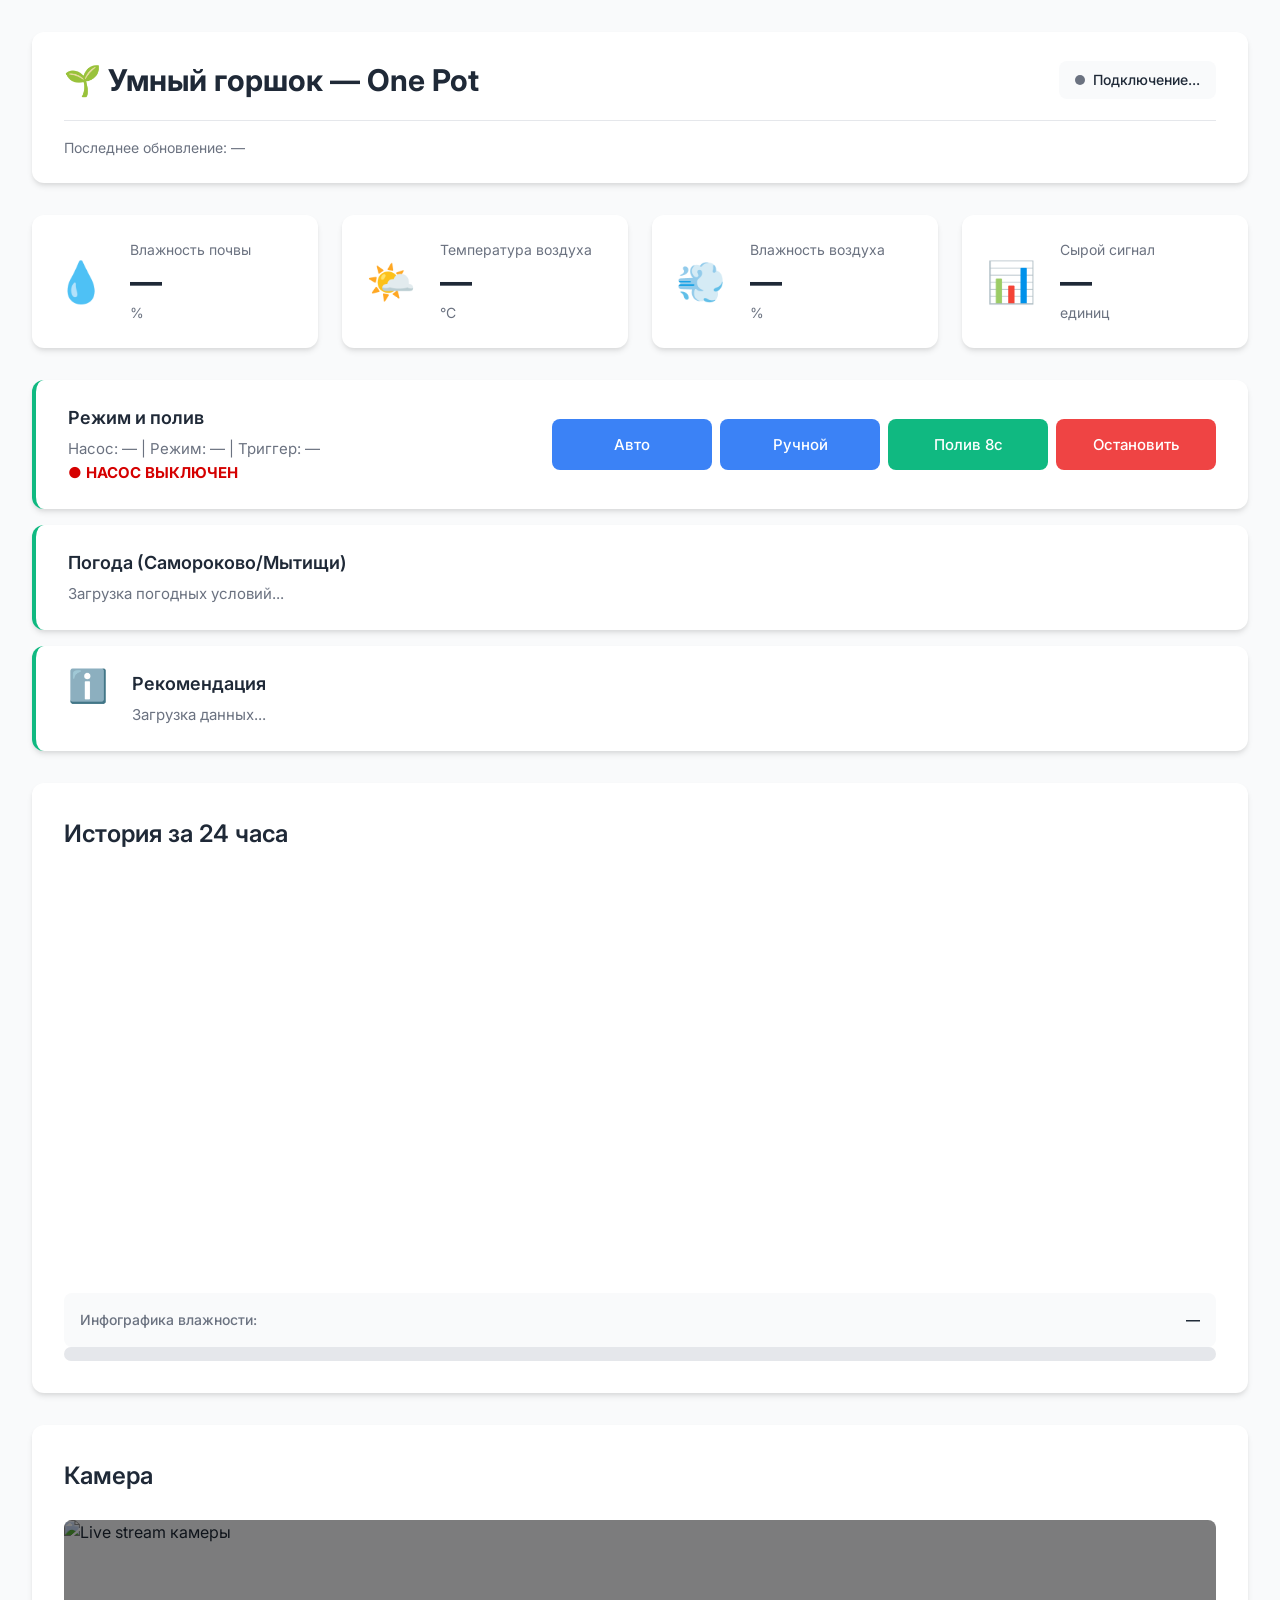
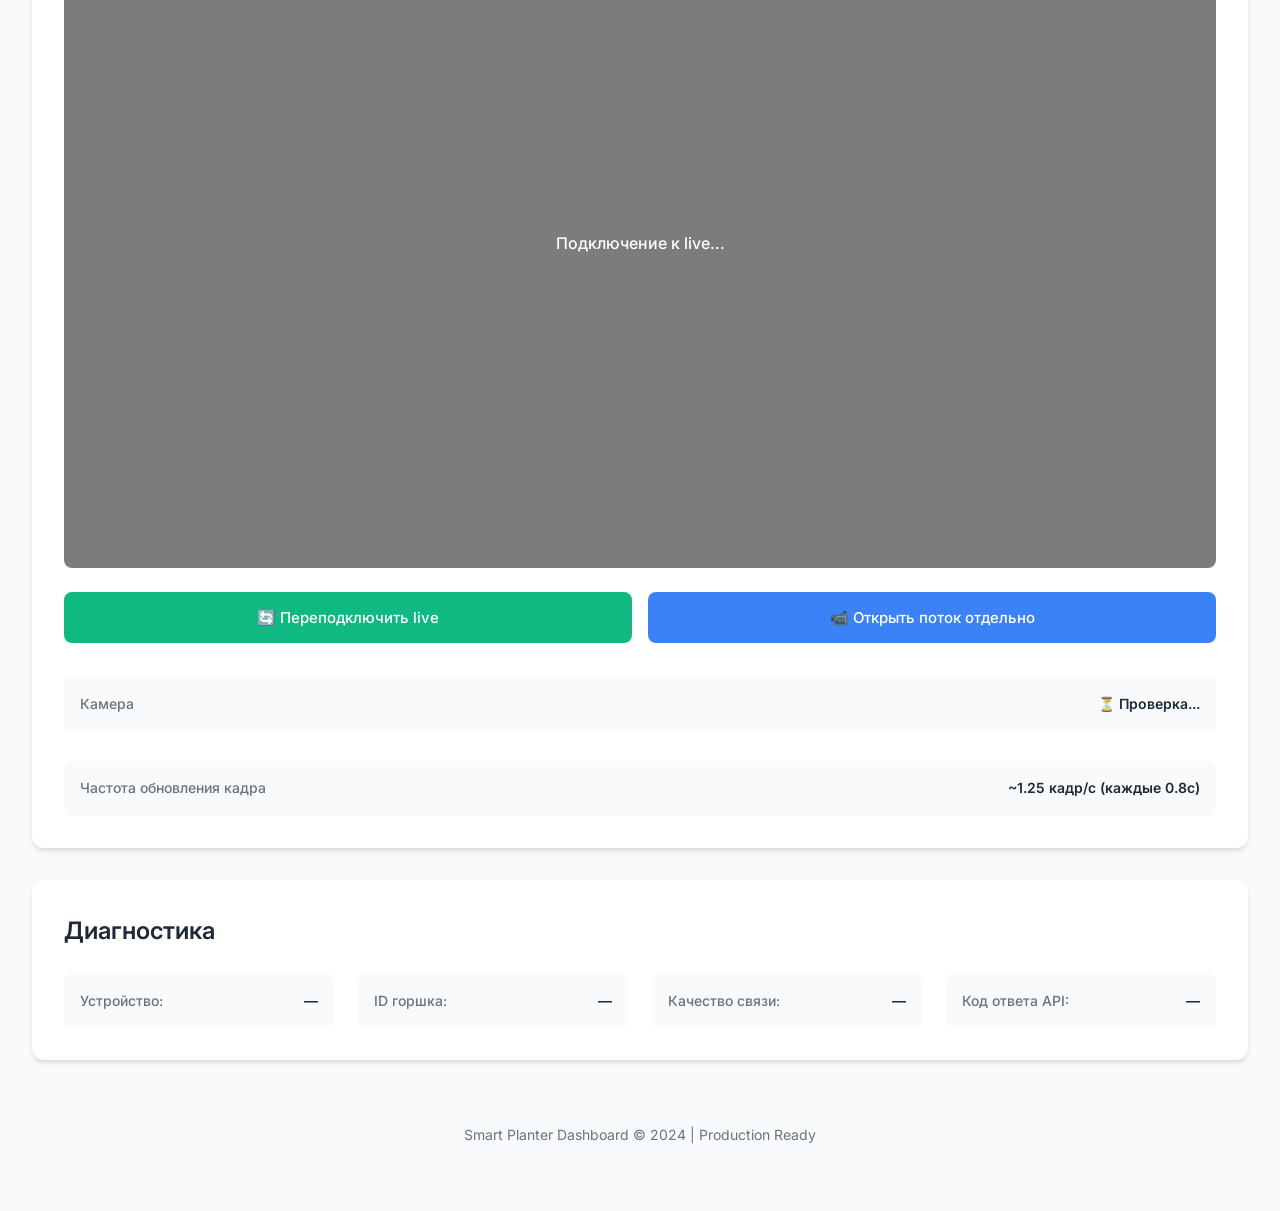
==== commit 6870157d: "ui: improve camera infographics with online health and frame refresh visibility" ====
--- a/index.html
+++ b/index.html
@@ -132,6 +132,14 @@
                     <button class="btn btn-primary" id="refreshSnapshot">🔄 Переподключить live</button>
                     <button class="btn btn-secondary" id="openStream">📹 Открыть поток отдельно</button>
                 </div>
+                <div class="diagnostic-item" style="margin-top:10px;">
+                    <span class="diagnostic-label">Камера</span>
+                    <span class="diagnostic-value" id="camHealth">⏳ Проверка...</span>
+                </div>
+                <div class="diagnostic-item" style="margin-top:6px;">
+                    <span class="diagnostic-label">Частота обновления кадра</span>
+                    <span class="diagnostic-value" id="camRate">~1.25 кадр/с (каждые 0.8с)</span>
+                </div>
             </div>
         </section>
 
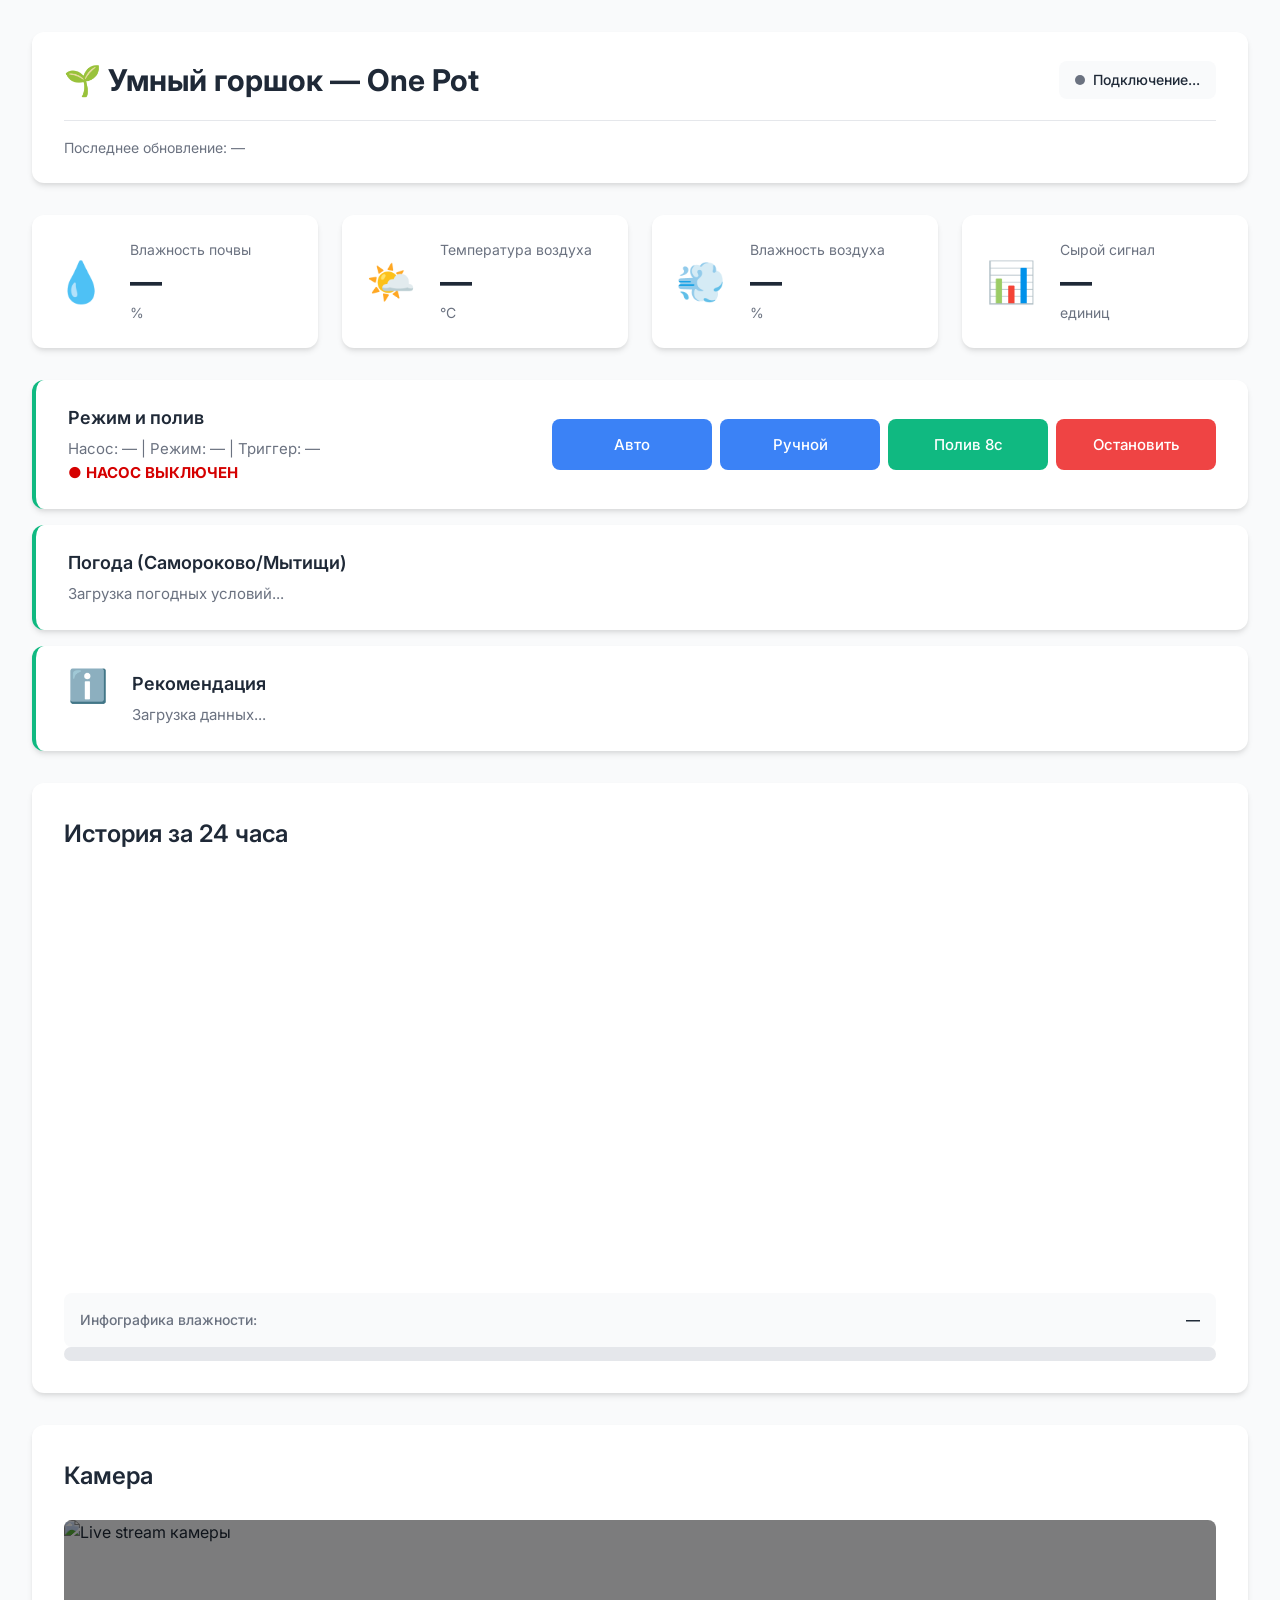
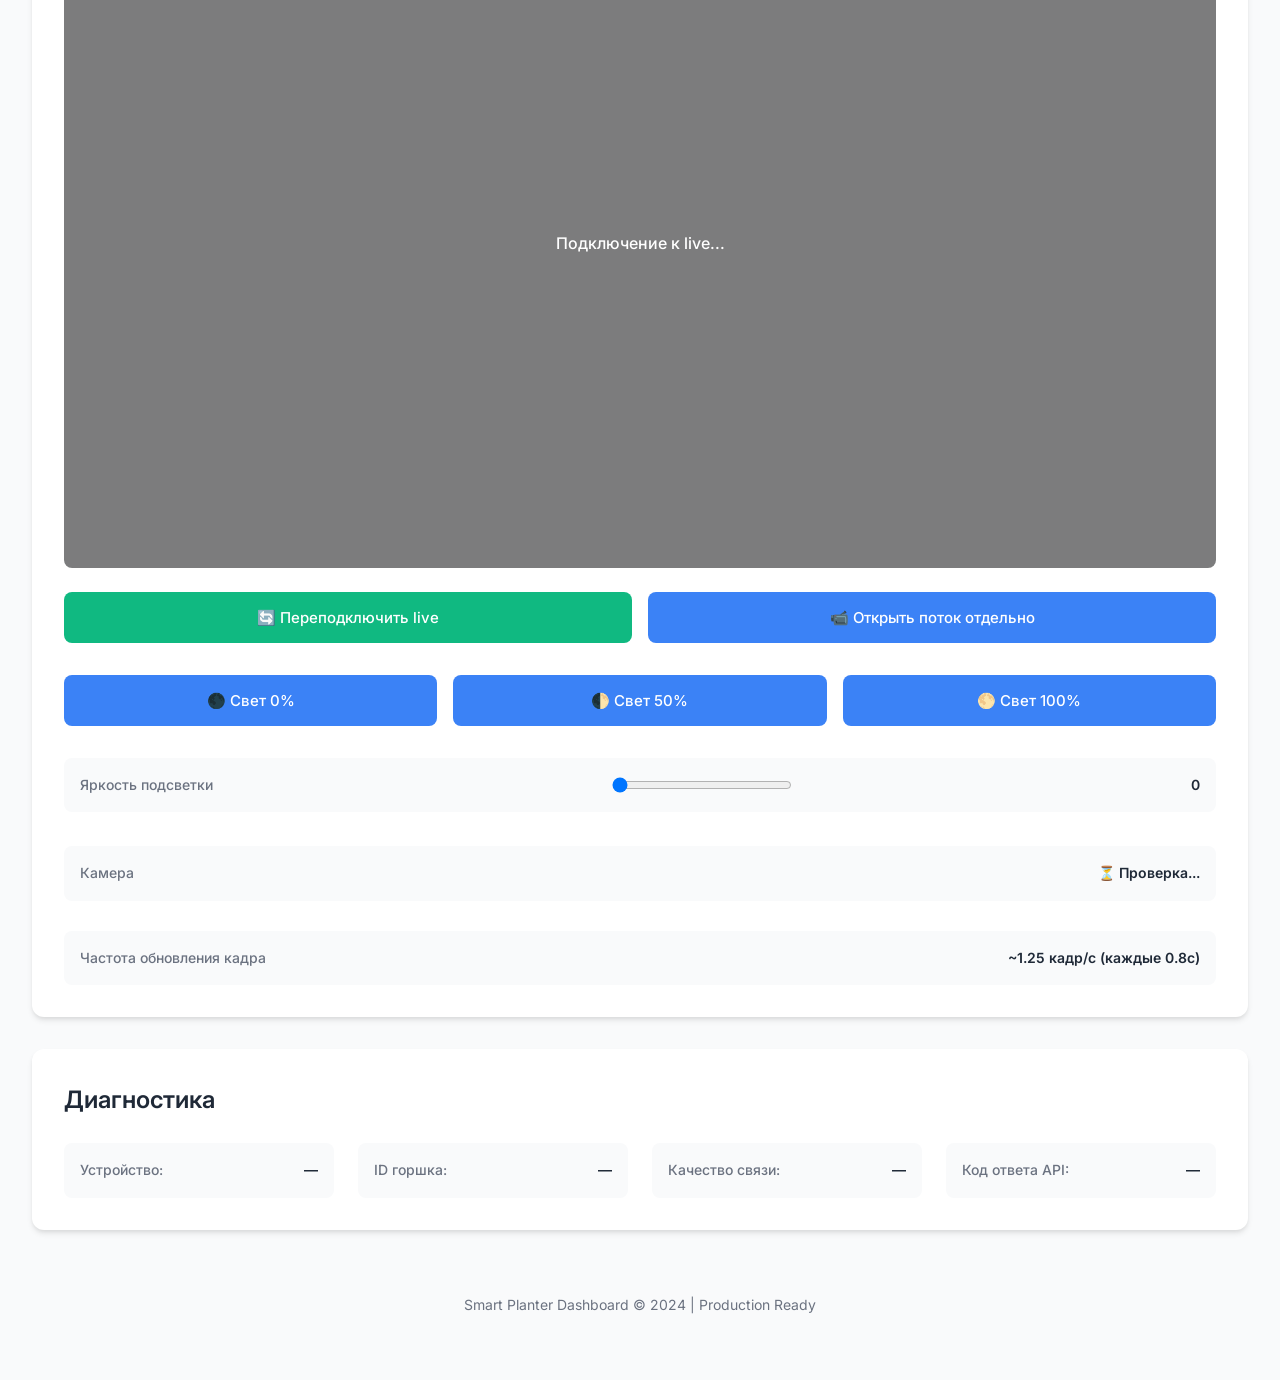
==== commit 712ec09c: "camera: add ESP32-CAM light controls (0/50/100 + slider) on dashboard" ====
--- a/index.html
+++ b/index.html
@@ -132,6 +132,16 @@
                     <button class="btn btn-primary" id="refreshSnapshot">🔄 Переподключить live</button>
                     <button class="btn btn-secondary" id="openStream">📹 Открыть поток отдельно</button>
                 </div>
+                <div class="camera-controls" style="margin-top:8px;">
+                    <button class="btn btn-secondary" id="lightOff">🌑 Свет 0%</button>
+                    <button class="btn btn-secondary" id="light50">🌓 Свет 50%</button>
+                    <button class="btn btn-secondary" id="light100">🌕 Свет 100%</button>
+                </div>
+                <div class="diagnostic-item" style="margin-top:8px; align-items:center;">
+                    <span class="diagnostic-label">Яркость подсветки</span>
+                    <input id="lightSlider" type="range" min="0" max="255" value="0" style="width:180px;">
+                    <span class="diagnostic-value" id="lightValue">0</span>
+                </div>
                 <div class="diagnostic-item" style="margin-top:10px;">
                     <span class="diagnostic-label">Камера</span>
                     <span class="diagnostic-value" id="camHealth">⏳ Проверка...</span>
